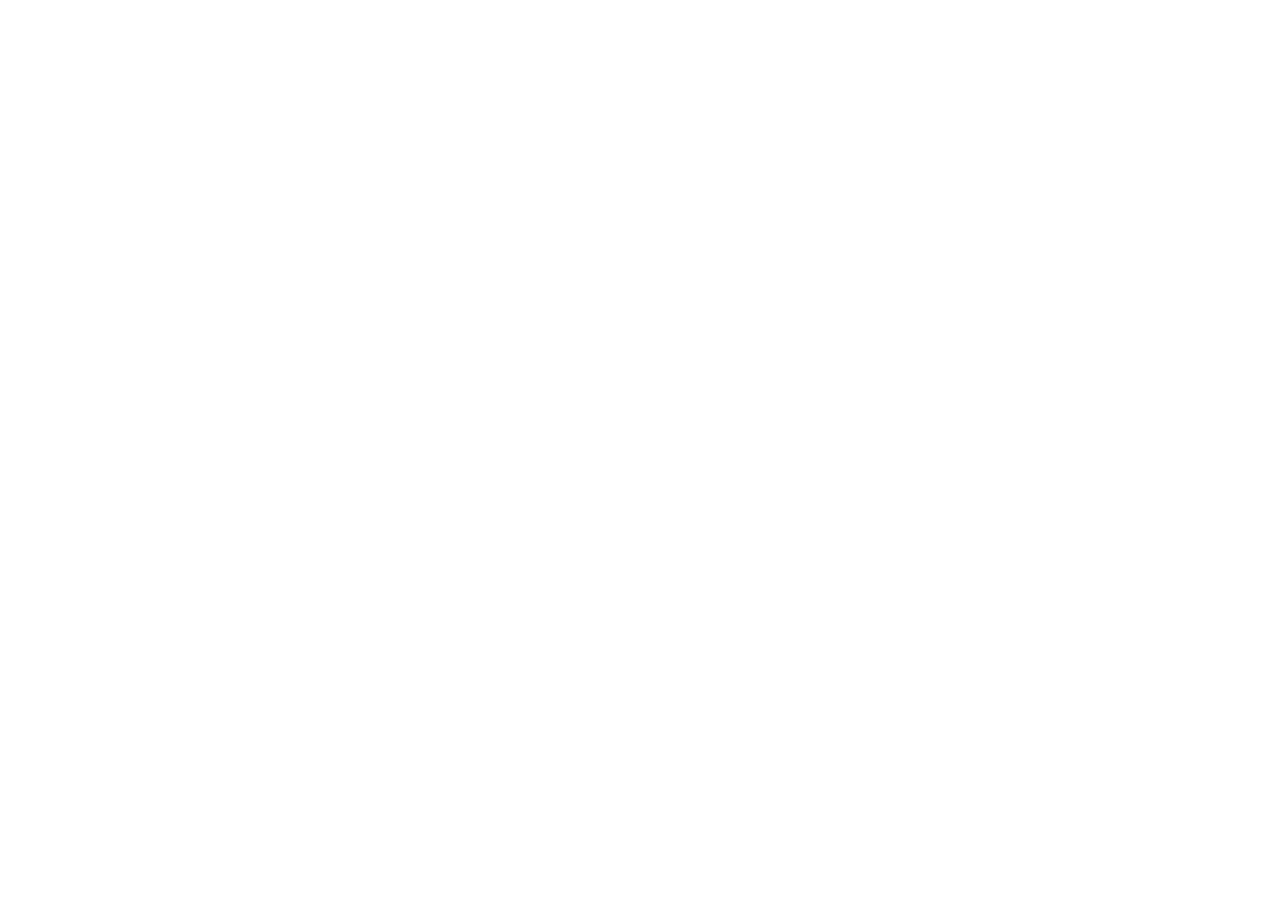
==== index.html @ 3481b5c8 "기본설정" ====
<!DOCTYPE html>
<html lang="ko">
<head>
  <meta charset="UTF-8" />
  <meta name="viewport" content="width=device-width, initial-scale=1.0" />
  <title>과제 제출함</title>
  <meta name="description" content="학생 과제 제출 페이지" />

  <!-- 구글 폰트 (Noto Sans KR) -->
  <link rel="preconnect" href="https://fonts.googleapis.com" />
  <link rel="preconnect" href="https://fonts.gstatic.com" crossorigin />
  <link href="https://fonts.googleapis.com/css2?family=Noto+Sans+KR:wght@400;600;700;800;900&display=swap" rel="stylesheet" />

  <!-- 스타일 -->
  <link rel="stylesheet" href="src/styles/base.css" />
  <link rel="stylesheet" href="src/styles/student.css" />
</head>
<body>

  <!-- 앱 마운트 포인트 -->
  <div id="app"></div>

  <!-- 스크립트 로드 순서 중요! -->
  <!-- 1. 설정 -->
  <script src="src/config/app-config.js"></script>
  <!-- 2. 유틸리티 -->
  <script src="src/utils/storage.js"></script>
  <!-- 3. 컴포넌트 -->
  <script src="src/components/login.js"></script>
  <script src="src/components/submit.js"></script>
  <script src="src/components/settings.js"></script>
  <!-- 4. 페이지 -->
  <script src="src/pages/student-page.js"></script>

  <!-- 앱 시작 -->
  <script>
    // 학생 명단 초기화 (최초 1회)
    Storage.initStudents(APP_CONFIG.students);

    // 학생 페이지 시작
    StudentPage.init();
  </script>

</body>
</html>
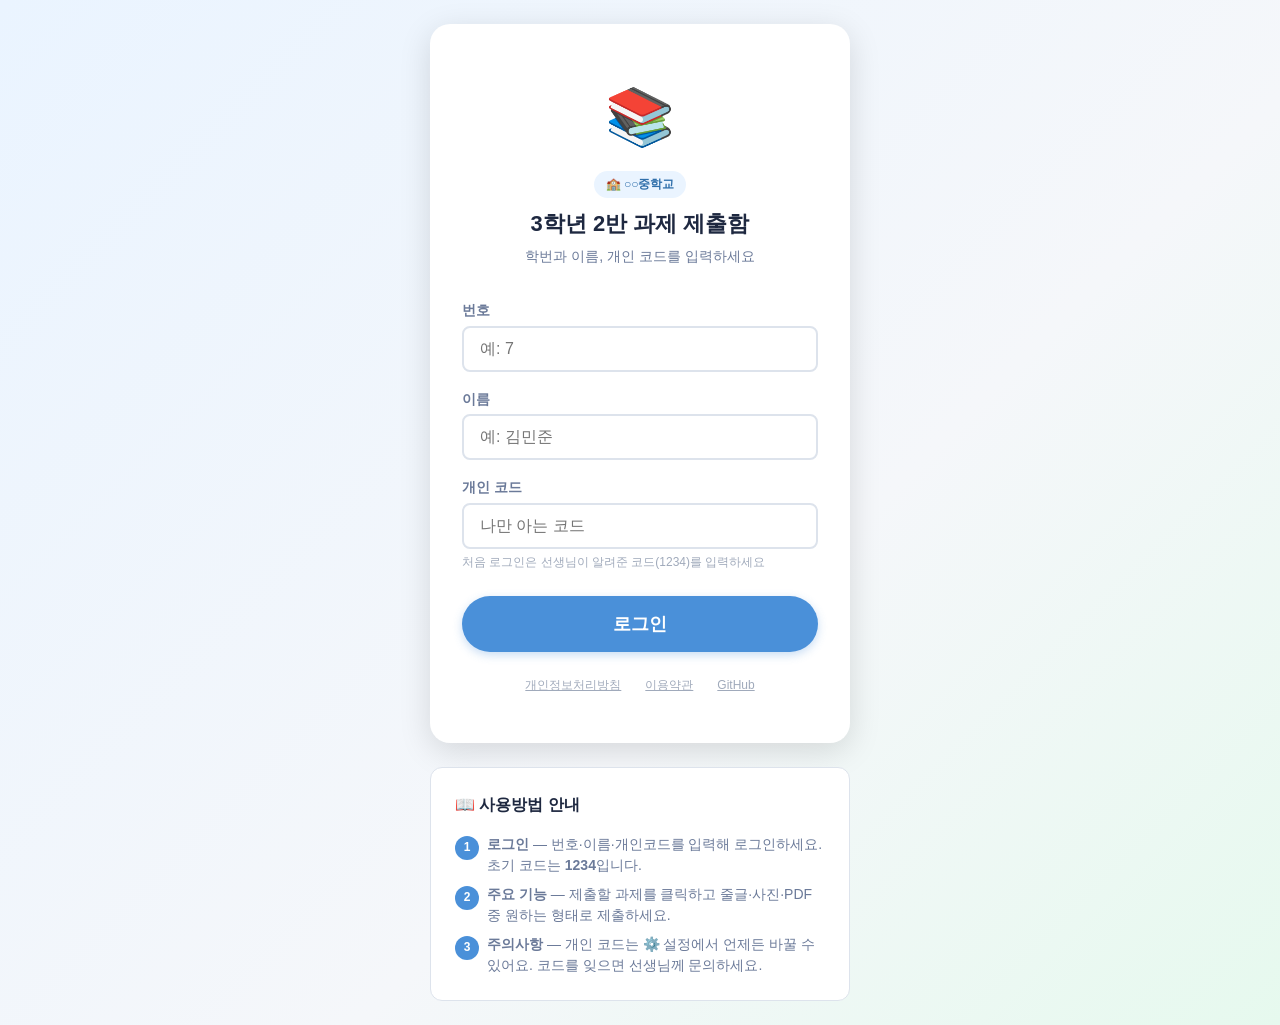
==== commit b00518d0: "개인정보처리" ====
--- a/index.html
+++ b/index.html
@@ -6,7 +6,7 @@
   <title>과제 제출함</title>
   <meta name="description" content="학생 과제 제출 페이지" />
 
-  <!-- 구글 폰트 (Noto Sans KR) -->
+  <!-- 구글 폰트 -->
   <link rel="preconnect" href="https://fonts.googleapis.com" />
   <link rel="preconnect" href="https://fonts.gstatic.com" crossorigin />
   <link href="https://fonts.googleapis.com/css2?family=Noto+Sans+KR:wght@400;600;700;800;900&display=swap" rel="stylesheet" />
@@ -16,14 +16,11 @@
   <link rel="stylesheet" href="src/styles/student.css" />
 </head>
 <body>
-
-  <!-- 앱 마운트 포인트 -->
   <div id="app"></div>
 
-  <!-- 스크립트 로드 순서 중요! -->
   <!-- 1. 설정 -->
   <script src="src/config/app-config.js"></script>
-  <!-- 2. 유틸리티 -->
+  <!-- 2. 저장소 (Firebase) -->
   <script src="src/utils/storage.js"></script>
   <!-- 3. 컴포넌트 -->
   <script src="src/components/login.js"></script>
@@ -32,14 +29,8 @@
   <!-- 4. 페이지 -->
   <script src="src/pages/student-page.js"></script>
 
-  <!-- 앱 시작 -->
   <script>
-    // 학생 명단 초기화 (최초 1회)
-    Storage.initStudents(APP_CONFIG.students);
-
-    // 학생 페이지 시작
     StudentPage.init();
   </script>
-
 </body>
 </html>
--- a/src/styles/base.css
+++ b/src/styles/base.css
@@ -0,0 +1,230 @@
+/**
+ * 🎨 base.css — 공통 기본 스타일
+ */
+
+:root {
+  --color-primary:       #4A90D9;
+  --color-primary-dark:  #2F6FAB;
+  --color-primary-light: #EAF4FF;
+  --color-success:       #34C472;
+  --color-success-dark:  #1F9B55;
+  --color-success-light: #E6F9EE;
+  --color-warning:       #F5A623;
+  --color-warning-light: #FFF7E6;
+  --color-danger:        #E05252;
+  --color-danger-light:  #FFECEC;
+  --color-bg:            #F5F7FA;
+  --color-surface:       #FFFFFF;
+  --color-border:        #DDE3EC;
+  --color-text:          #1E2840;
+  --color-text-sub:      #6B7A99;
+  --color-text-muted:    #A0AABB;
+
+  --font-main:    "Noto Sans KR", "Apple SD Gothic Neo", sans-serif;
+  --font-size-xs: 0.75rem;
+  --font-size-sm: 0.875rem;
+  --font-size-md: 1rem;
+  --font-size-lg: 1.125rem;
+  --font-size-xl: 1.375rem;
+  --font-size-2xl:1.75rem;
+  --font-size-3xl:2.25rem;
+
+  --space-xs:  0.25rem;
+  --space-sm:  0.5rem;
+  --space-md:  1rem;
+  --space-lg:  1.5rem;
+  --space-xl:  2rem;
+  --space-2xl: 3rem;
+
+  --radius-sm:  8px;
+  --radius-md:  12px;
+  --radius-lg:  20px;
+  --radius-full:9999px;
+
+  --shadow-sm:  0 1px 4px rgba(0,0,0,0.07);
+  --shadow-md:  0 4px 16px rgba(0,0,0,0.10);
+  --shadow-lg:  0 8px 32px rgba(0,0,0,0.13);
+
+  --transition: 0.18s ease;
+}
+
+*, *::before, *::after { box-sizing: border-box; margin: 0; padding: 0; }
+
+html { font-size: 16px; -webkit-text-size-adjust: 100%; }
+
+body {
+  font-family: var(--font-main);
+  font-size: var(--font-size-md);
+  color: var(--color-text);
+  background: var(--color-bg);
+  line-height: 1.6;
+  min-height: 100vh;
+}
+
+a { color: var(--color-primary); text-decoration: none; }
+a:hover { text-decoration: underline; }
+
+button { font-family: var(--font-main); cursor: pointer; border: none; background: none; }
+input, textarea, select { font-family: var(--font-main); font-size: var(--font-size-md); }
+img { max-width: 100%; display: block; }
+
+/* ── 버튼 ─────────────────────────────────── */
+.btn {
+  display: inline-flex;
+  align-items: center;
+  justify-content: center;
+  gap: var(--space-sm);
+  padding: 0.75rem 1.5rem;
+  border-radius: var(--radius-full);
+  font-size: var(--font-size-md);
+  font-weight: 600;
+  transition: background var(--transition), transform var(--transition), box-shadow var(--transition);
+  cursor: pointer;
+  border: none;
+}
+.btn:active { transform: scale(0.97); }
+.btn-primary  { background: var(--color-primary); color: #fff; box-shadow: 0 3px 10px rgba(74,144,217,0.30); }
+.btn-primary:hover { background: var(--color-primary-dark); }
+.btn-success  { background: var(--color-success); color: #fff; }
+.btn-success:hover { background: var(--color-success-dark); }
+.btn-outline  { background: transparent; color: var(--color-primary); border: 2px solid var(--color-primary); }
+.btn-outline:hover { background: var(--color-primary-light); }
+.btn-danger   { background: var(--color-danger); color: #fff; }
+.btn:disabled { opacity: 0.5; cursor: not-allowed; transform: none; }
+
+/* ── 카드 ─────────────────────────────────── */
+.card {
+  background: var(--color-surface);
+  border-radius: var(--radius-md);
+  box-shadow: var(--shadow-sm);
+  border: 1px solid var(--color-border);
+  padding: var(--space-lg);
+}
+
+/* ── 배지 ─────────────────────────────────── */
+.badge {
+  display: inline-flex;
+  align-items: center;
+  padding: 0.2rem 0.75rem;
+  border-radius: var(--radius-full);
+  font-size: var(--font-size-xs);
+  font-weight: 700;
+}
+.badge-success { background: var(--color-success-light); color: var(--color-success-dark); }
+.badge-warning { background: var(--color-warning-light); color: #b37400; }
+.badge-primary { background: var(--color-primary-light); color: var(--color-primary-dark); }
+.badge-muted   { background: #F0F2F7; color: var(--color-text-sub); }
+
+/* ── 토스트 ───────────────────────────────── */
+.toast {
+  position: fixed;
+  bottom: 2rem;
+  left: 50%;
+  transform: translateX(-50%) translateY(100px);
+  background: var(--color-text);
+  color: #fff;
+  padding: 0.85rem 1.75rem;
+  border-radius: var(--radius-full);
+  font-size: var(--font-size-sm);
+  font-weight: 600;
+  box-shadow: var(--shadow-lg);
+  z-index: 9999;
+  opacity: 0;
+  transition: all 0.3s cubic-bezier(0.34, 1.56, 0.64, 1);
+  white-space: nowrap;
+}
+.toast.show { opacity: 1; transform: translateX(-50%) translateY(0); }
+.toast.success { background: var(--color-success); }
+.toast.error   { background: var(--color-danger); }
+
+/* ── 모달 ─────────────────────────────────── */
+.modal-overlay {
+  position: fixed;
+  inset: 0;
+  background: rgba(10,20,50,0.45);
+  backdrop-filter: blur(3px);
+  z-index: 1000;
+  display: flex;
+  align-items: center;
+  justify-content: center;
+  padding: var(--space-md);
+  opacity: 0;
+  pointer-events: none;
+  transition: opacity 0.2s ease;
+}
+.modal-overlay.open { opacity: 1; pointer-events: auto; }
+.modal-box {
+  background: var(--color-surface);
+  border-radius: var(--radius-lg);
+  box-shadow: var(--shadow-lg);
+  padding: var(--space-xl);
+  width: 100%;
+  max-width: 440px;
+  transform: translateY(16px);
+  transition: transform 0.25s cubic-bezier(0.34, 1.2, 0.64, 1);
+}
+.modal-overlay.open .modal-box { transform: translateY(0); }
+
+/* ── 폼 ───────────────────────────────────── */
+.form-group { display: flex; flex-direction: column; gap: var(--space-xs); margin-bottom: var(--space-md); }
+.form-label { font-size: var(--font-size-sm); font-weight: 600; color: var(--color-text-sub); }
+.form-input {
+  padding: 0.75rem 1rem;
+  border: 2px solid var(--color-border);
+  border-radius: var(--radius-sm);
+  font-size: var(--font-size-md);
+  color: var(--color-text);
+  background: var(--color-surface);
+  transition: border-color var(--transition), box-shadow var(--transition);
+  width: 100%;
+}
+.form-input:focus { outline: none; border-color: var(--color-primary); box-shadow: 0 0 0 3px rgba(74,144,217,0.15); }
+.form-input.error { border-color: var(--color-danger); }
+.form-error { font-size: var(--font-size-xs); color: var(--color-danger); margin-top: 2px; }
+.form-hint  { font-size: var(--font-size-xs); color: var(--color-text-muted); }
+
+/* ── 로딩 스피너 ──────────────────────────── */
+.spinner {
+  display: inline-block;
+  width: 20px;
+  height: 20px;
+  border: 2px solid rgba(255,255,255,0.3);
+  border-top-color: #fff;
+  border-radius: 50%;
+  animation: spin 0.7s linear infinite;
+}
+@keyframes spin { to { transform: rotate(360deg); } }
+
+/* ── 전체 로딩 오버레이 ───────────────────── */
+.loading-overlay {
+  position: fixed;
+  inset: 0;
+  background: rgba(245,247,250,0.85);
+  backdrop-filter: blur(4px);
+  z-index: 9000;
+  display: flex;
+  flex-direction: column;
+  align-items: center;
+  justify-content: center;
+  gap: var(--space-md);
+}
+.loading-overlay .loading-text {
+  font-size: var(--font-size-sm);
+  color: var(--color-text-sub);
+  font-weight: 600;
+}
+.loading-overlay .spinner {
+  width: 36px;
+  height: 36px;
+  border-color: rgba(74,144,217,0.2);
+  border-top-color: var(--color-primary);
+}
+
+@media (max-width: 600px) {
+  :root { --font-size-2xl: 1.5rem; --font-size-3xl: 1.875rem; }
+  .card { padding: var(--space-md); }
+}
+
+@media (prefers-reduced-motion: reduce) {
+  *, *::before, *::after { animation-duration: 0.01ms !important; transition-duration: 0.01ms !important; }
+}
--- a/src/styles/student.css
+++ b/src/styles/student.css
@@ -0,0 +1,244 @@
+/**
+ * 🎨 student.css — 학생 페이지 전용 스타일
+ */
+
+/* ── 로그인 ───────────────────────────────── */
+.login-wrapper {
+  min-height: 100vh;
+  display: flex;
+  align-items: center;
+  justify-content: center;
+  flex-direction: column;
+  padding: var(--space-lg);
+  background: linear-gradient(135deg, #EAF4FF 0%, #F5F7FA 60%, #E6F9EE 100%);
+}
+
+.login-card {
+  width: 100%;
+  max-width: 420px;
+  background: var(--color-surface);
+  border-radius: var(--radius-lg);
+  box-shadow: var(--shadow-lg);
+  padding: var(--space-2xl) var(--space-xl);
+}
+
+.login-logo { text-align: center; margin-bottom: var(--space-xl); }
+.login-logo .emoji {
+  font-size: 3.5rem;
+  display: block;
+  margin-bottom: var(--space-sm);
+  animation: bounce 2s ease-in-out infinite;
+}
+@keyframes bounce {
+  0%, 100% { transform: translateY(0); }
+  50%       { transform: translateY(-6px); }
+}
+.login-logo h1 { font-size: var(--font-size-xl); font-weight: 800; }
+.login-logo p  { font-size: var(--font-size-sm); color: var(--color-text-sub); margin-top: var(--space-xs); }
+
+.login-school-badge {
+  display: inline-flex;
+  align-items: center;
+  gap: 6px;
+  background: var(--color-primary-light);
+  color: var(--color-primary-dark);
+  font-size: var(--font-size-xs);
+  font-weight: 700;
+  padding: 4px 12px;
+  border-radius: var(--radius-full);
+  margin-bottom: var(--space-sm);
+}
+
+.login-btn-full { width: 100%; padding: 1rem; font-size: var(--font-size-lg); margin-top: var(--space-sm); }
+
+/* 로그인 하단 링크 */
+.login-footer {
+  margin-top: var(--space-lg);
+  display: flex;
+  justify-content: center;
+  gap: var(--space-lg);
+  flex-wrap: wrap;
+}
+.login-footer a {
+  font-size: var(--font-size-xs);
+  color: var(--color-text-muted);
+  text-decoration: underline;
+}
+
+/* ── 학생 메인 ────────────────────────────── */
+.student-layout {
+  max-width: 680px;
+  margin: 0 auto;
+  padding: var(--space-lg) var(--space-md);
+}
+
+.student-header {
+  display: flex;
+  align-items: center;
+  justify-content: space-between;
+  padding: var(--space-md) var(--space-lg);
+  background: var(--color-surface);
+  border-radius: var(--radius-md);
+  box-shadow: var(--shadow-sm);
+  margin-bottom: var(--space-lg);
+}
+.student-header .greeting     { font-size: var(--font-size-sm); color: var(--color-text-sub); }
+.student-header .student-name { font-size: var(--font-size-lg); font-weight: 800; }
+
+.header-actions { display: flex; gap: var(--space-sm); }
+.header-btn {
+  padding: 0.5rem 1rem;
+  font-size: var(--font-size-sm);
+  font-weight: 600;
+  border-radius: var(--radius-full);
+  color: var(--color-text-sub);
+  border: 1.5px solid var(--color-border);
+  transition: all var(--transition);
+}
+.header-btn:hover { border-color: var(--color-primary); color: var(--color-primary); background: var(--color-primary-light); }
+
+.section-title {
+  font-size: var(--font-size-sm);
+  font-weight: 700;
+  color: var(--color-text-sub);
+  text-transform: uppercase;
+  letter-spacing: 0.08em;
+  margin-bottom: var(--space-md);
+  display: flex;
+  align-items: center;
+  gap: var(--space-sm);
+}
+.section-title::after { content: ""; flex: 1; height: 1px; background: var(--color-border); }
+
+/* ── 과제 카드 ────────────────────────────── */
+.assignment-list { display: flex; flex-direction: column; gap: var(--space-md); margin-bottom: var(--space-xl); }
+
+.assignment-card {
+  background: var(--color-surface);
+  border-radius: var(--radius-md);
+  border: 2px solid var(--color-border);
+  padding: var(--space-lg);
+  transition: border-color var(--transition), box-shadow var(--transition);
+  position: relative;
+  overflow: hidden;
+}
+.assignment-card:hover { border-color: var(--color-primary); box-shadow: var(--shadow-md); }
+
+.assignment-card.submitted {
+  border-color: var(--color-success);
+  background: var(--color-success-light);
+}
+.assignment-card.submitted::before {
+  content: ""; position: absolute; top: 0; left: 0;
+  width: 5px; height: 100%; background: var(--color-success);
+}
+.assignment-card.due-soon { border-color: var(--color-warning); }
+.assignment-card.due-soon::before {
+  content: ""; position: absolute; top: 0; left: 0;
+  width: 5px; height: 100%; background: var(--color-warning);
+}
+
+.card-top    { display: flex; align-items: flex-start; justify-content: space-between; gap: var(--space-md); margin-bottom: var(--space-sm); }
+.card-title  { font-size: var(--font-size-lg); font-weight: 800; line-height: 1.3; }
+.card-desc   { font-size: var(--font-size-sm); color: var(--color-text-sub); margin-bottom: var(--space-md); line-height: 1.6; }
+.card-meta   { display: flex; align-items: center; gap: var(--space-sm); flex-wrap: wrap; margin-bottom: var(--space-md); }
+
+.due-label   { font-size: var(--font-size-xs); color: var(--color-text-sub); display: flex; align-items: center; gap: 4px; }
+.allowed-types { display: flex; gap: var(--space-xs); }
+.type-chip   { font-size: var(--font-size-xs); font-weight: 600; padding: 2px 8px; border-radius: var(--radius-full); background: #F0F2F7; color: var(--color-text-sub); }
+
+.card-action { display: flex; align-items: center; justify-content: space-between; margin-top: var(--space-md); }
+
+.done-badge  { display: flex; align-items: center; gap: var(--space-sm); font-size: var(--font-size-sm); font-weight: 700; color: var(--color-success-dark); }
+.done-icon   { width: 32px; height: 32px; background: var(--color-success); border-radius: 50%; display: flex; align-items: center; justify-content: center; color: #fff; font-size: 1rem; animation: pop-in 0.35s cubic-bezier(0.34, 1.56, 0.64, 1); }
+@keyframes pop-in { from { transform: scale(0); opacity: 0; } to { transform: scale(1); opacity: 1; } }
+
+.empty-state { text-align: center; padding: var(--space-2xl) var(--space-lg); color: var(--color-text-muted); }
+.empty-state .emoji { font-size: 3rem; }
+.empty-state p { margin-top: var(--space-sm); font-size: var(--font-size-sm); }
+
+/* ── 제출 모달 ────────────────────────────── */
+.modal-title { font-size: var(--font-size-xl); font-weight: 800; margin-bottom: var(--space-xs); }
+.modal-sub   { font-size: var(--font-size-sm); color: var(--color-text-sub); margin-bottom: var(--space-lg); }
+
+.type-tabs {
+  display: flex;
+  gap: var(--space-sm);
+  margin-bottom: var(--space-lg);
+  background: #F0F2F7;
+  padding: 4px;
+  border-radius: var(--radius-sm);
+}
+.type-tab {
+  flex: 1;
+  padding: 0.6rem;
+  text-align: center;
+  font-size: var(--font-size-sm);
+  font-weight: 600;
+  color: var(--color-text-sub);
+  border-radius: calc(var(--radius-sm) - 2px);
+  cursor: pointer;
+  transition: all var(--transition);
+  border: none;
+  background: none;
+}
+.type-tab.active { background: var(--color-surface); color: var(--color-primary); box-shadow: var(--shadow-sm); }
+
+.upload-zone {
+  border: 2.5px dashed var(--color-border);
+  border-radius: var(--radius-md);
+  padding: var(--space-xl) var(--space-lg);
+  text-align: center;
+  cursor: pointer;
+  transition: all var(--transition);
+  background: #F8F9FC;
+  margin-bottom: var(--space-md);
+}
+.upload-zone:hover, .upload-zone.dragover { border-color: var(--color-primary); background: var(--color-primary-light); }
+.upload-icon  { font-size: 2.5rem; margin-bottom: var(--space-sm); }
+.upload-label { font-size: var(--font-size-sm); font-weight: 600; color: var(--color-text-sub); }
+.upload-hint  { font-size: var(--font-size-xs); color: var(--color-text-muted); margin-top: var(--space-xs); }
+.upload-preview { display: flex; align-items: center; gap: var(--space-sm); padding: var(--space-sm) var(--space-md); background: var(--color-primary-light); border-radius: var(--radius-sm); margin-bottom: var(--space-md); font-size: var(--font-size-sm); font-weight: 600; color: var(--color-primary-dark); }
+.upload-preview .remove-btn { margin-left: auto; color: var(--color-danger); font-size: 1rem; cursor: pointer; }
+
+.text-area {
+  width: 100%;
+  min-height: 180px;
+  padding: var(--space-md);
+  border: 2px solid var(--color-border);
+  border-radius: var(--radius-sm);
+  font-size: var(--font-size-md);
+  font-family: var(--font-main);
+  color: var(--color-text);
+  resize: vertical;
+  line-height: 1.7;
+  transition: border-color var(--transition);
+}
+.text-area:focus { outline: none; border-color: var(--color-primary); box-shadow: 0 0 0 3px rgba(74,144,217,0.12); }
+.char-count { font-size: var(--font-size-xs); color: var(--color-text-muted); text-align: right; margin-top: var(--space-xs); }
+
+.modal-footer { display: flex; gap: var(--space-sm); margin-top: var(--space-lg); }
+.modal-footer .btn { flex: 1; }
+
+.settings-info { background: var(--color-primary-light); border-radius: var(--radius-sm); padding: var(--space-md); font-size: var(--font-size-sm); color: var(--color-primary-dark); margin-bottom: var(--space-lg); line-height: 1.6; }
+
+/* ── 사용방법 안내 박스 ───────────────────── */
+.howto-box {
+  background: var(--color-surface);
+  border: 1px solid var(--color-border);
+  border-radius: var(--radius-md);
+  padding: var(--space-lg);
+  margin-top: var(--space-xl);
+  font-size: var(--font-size-sm);
+}
+.howto-box h3 { font-size: var(--font-size-md); font-weight: 700; margin-bottom: var(--space-md); color: var(--color-text); }
+.howto-steps { display: flex; flex-direction: column; gap: var(--space-sm); }
+.howto-step  { display: flex; align-items: flex-start; gap: var(--space-sm); }
+.howto-step-num { width: 24px; height: 24px; border-radius: 50%; background: var(--color-primary); color: #fff; font-size: var(--font-size-xs); font-weight: 700; display: flex; align-items: center; justify-content: center; flex-shrink: 0; margin-top: 2px; }
+.howto-step-text { color: var(--color-text-sub); line-height: 1.5; }
+
+@media (max-width: 600px) {
+  .student-header { flex-direction: column; align-items: flex-start; gap: var(--space-sm); }
+  .header-actions { width: 100%; justify-content: flex-end; }
+  .modal-box { padding: var(--space-lg) var(--space-md); }
+}
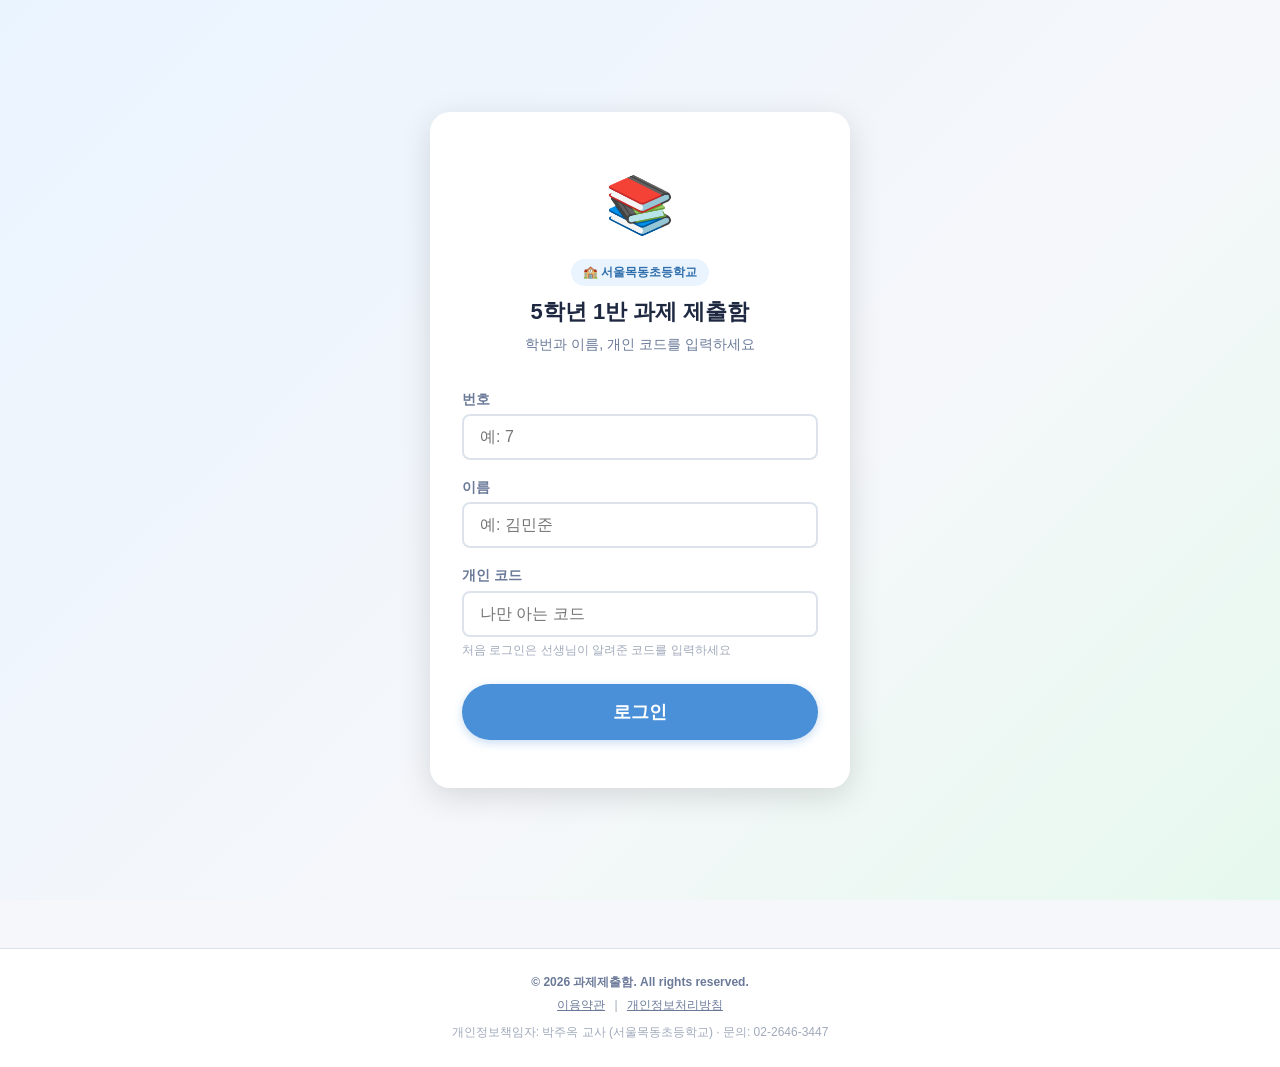
==== commit bf154a21: "Add files via upload" ====
--- a/index.html
+++ b/index.html
@@ -23,6 +23,7 @@
   <!-- 2. 저장소 (Firebase) -->
   <script src="src/utils/storage.js"></script>
   <!-- 3. 컴포넌트 -->
+  <script src="src/components/footer.js"></script>
   <script src="src/components/login.js"></script>
   <script src="src/components/submit.js"></script>
   <script src="src/components/settings.js"></script>
--- a/src/styles/base.css
+++ b/src/styles/base.css
@@ -228,3 +228,125 @@
 @media (prefers-reduced-motion: reduce) {
   *, *::before, *::after { animation-duration: 0.01ms !important; transition-duration: 0.01ms !important; }
 }
+
+/* ── 공통 Footer ──────────────────────────── */
+.app-footer {
+  margin-top: var(--space-2xl);
+  padding: var(--space-lg) var(--space-md);
+  border-top: 1px solid var(--color-border);
+  background: var(--color-surface);
+}
+.app-footer-inner {
+  max-width: 1100px;
+  margin: 0 auto;
+  text-align: center;
+}
+.app-footer-top {
+  display: flex;
+  flex-direction: column;
+  align-items: center;
+  gap: 4px;
+  font-size: var(--font-size-xs);
+  color: var(--color-text-sub);
+}
+.app-footer-copyright { font-weight: 600; }
+.app-footer-links a {
+  color: var(--color-text-sub);
+  text-decoration: underline;
+}
+.app-footer-links a:hover { color: var(--color-primary); }
+.app-footer-divider { margin: 0 6px; color: var(--color-text-muted); }
+.app-footer-bottom {
+  margin-top: var(--space-sm);
+  font-size: var(--font-size-xs);
+  color: var(--color-text-muted);
+}
+
+/* ── 정책 전문 모달 ───────────────────────── */
+.policy-modal-box {
+  max-width: 560px;
+  max-height: 82vh;
+  display: flex;
+  flex-direction: column;
+}
+.policy-modal-body {
+  overflow-y: auto;
+  font-size: var(--font-size-sm);
+  color: var(--color-text-sub);
+  line-height: 1.7;
+  padding-right: 4px;
+}
+.policy-modal-body h4 {
+  font-size: var(--font-size-md);
+  font-weight: 700;
+  color: var(--color-text);
+  margin-top: var(--space-md);
+  margin-bottom: 4px;
+}
+.policy-modal-body h4:first-child { margin-top: 0; }
+.policy-lead {
+  background: var(--color-primary-light);
+  color: var(--color-primary-dark);
+  padding: var(--space-sm) var(--space-md);
+  border-radius: var(--radius-sm);
+  margin-bottom: var(--space-sm);
+  font-size: var(--font-size-sm);
+}
+.policy-list { margin: 4px 0 8px 1.2rem; }
+.policy-list li { margin-bottom: 2px; }
+.policy-warn {
+  background: var(--color-warning-light);
+  color: #7A5000;
+  padding: var(--space-sm) var(--space-md);
+  border-radius: var(--radius-sm);
+  font-size: var(--font-size-xs);
+  margin: 6px 0;
+}
+.policy-table { width: 100%; border-collapse: collapse; margin-top: 4px; font-size: var(--font-size-xs); }
+.policy-table td { padding: 4px 8px; border: 1px solid var(--color-border); }
+.policy-table td:first-child { font-weight: 600; width: 80px; background: #F8F9FC; }
+.policy-footer-line {
+  margin-top: var(--space-md);
+  padding-top: var(--space-sm);
+  border-top: 1px solid var(--color-border);
+  font-size: var(--font-size-xs);
+  color: var(--color-text-muted);
+}
+
+/* ── 동의 체크박스 (회원가입/로그인) ──────── */
+.consent-group {
+  display: flex;
+  flex-direction: column;
+  gap: 8px;
+  margin: var(--space-md) 0;
+  padding: var(--space-md);
+  background: #F8F9FC;
+  border-radius: var(--radius-sm);
+  border: 1px solid var(--color-border);
+}
+.consent-item {
+  display: flex;
+  align-items: flex-start;
+  gap: 8px;
+  font-size: var(--font-size-xs);
+  color: var(--color-text-sub);
+  cursor: pointer;
+}
+.consent-item input[type="checkbox"] {
+  margin-top: 2px;
+  width: 16px;
+  height: 16px;
+  accent-color: var(--color-primary);
+  cursor: pointer;
+  flex-shrink: 0;
+}
+.consent-item .required-tag {
+  color: var(--color-danger);
+  font-weight: 700;
+  margin-right: 2px;
+}
+.consent-item a {
+  color: var(--color-primary);
+  text-decoration: underline;
+  font-weight: 600;
+}
--- a/src/styles/student.css
+++ b/src/styles/student.css
@@ -50,20 +50,6 @@
 }
 
 .login-btn-full { width: 100%; padding: 1rem; font-size: var(--font-size-lg); margin-top: var(--space-sm); }
-
-/* 로그인 하단 링크 */
-.login-footer {
-  margin-top: var(--space-lg);
-  display: flex;
-  justify-content: center;
-  gap: var(--space-lg);
-  flex-wrap: wrap;
-}
-.login-footer a {
-  font-size: var(--font-size-xs);
-  color: var(--color-text-muted);
-  text-decoration: underline;
-}
 
 /* ── 학생 메인 ────────────────────────────── */
 .student-layout {
@@ -222,21 +208,6 @@
 
 .settings-info { background: var(--color-primary-light); border-radius: var(--radius-sm); padding: var(--space-md); font-size: var(--font-size-sm); color: var(--color-primary-dark); margin-bottom: var(--space-lg); line-height: 1.6; }
 
-/* ── 사용방법 안내 박스 ───────────────────── */
-.howto-box {
-  background: var(--color-surface);
-  border: 1px solid var(--color-border);
-  border-radius: var(--radius-md);
-  padding: var(--space-lg);
-  margin-top: var(--space-xl);
-  font-size: var(--font-size-sm);
-}
-.howto-box h3 { font-size: var(--font-size-md); font-weight: 700; margin-bottom: var(--space-md); color: var(--color-text); }
-.howto-steps { display: flex; flex-direction: column; gap: var(--space-sm); }
-.howto-step  { display: flex; align-items: flex-start; gap: var(--space-sm); }
-.howto-step-num { width: 24px; height: 24px; border-radius: 50%; background: var(--color-primary); color: #fff; font-size: var(--font-size-xs); font-weight: 700; display: flex; align-items: center; justify-content: center; flex-shrink: 0; margin-top: 2px; }
-.howto-step-text { color: var(--color-text-sub); line-height: 1.5; }
-
 @media (max-width: 600px) {
   .student-header { flex-direction: column; align-items: flex-start; gap: var(--space-sm); }
   .header-actions { width: 100%; justify-content: flex-end; }
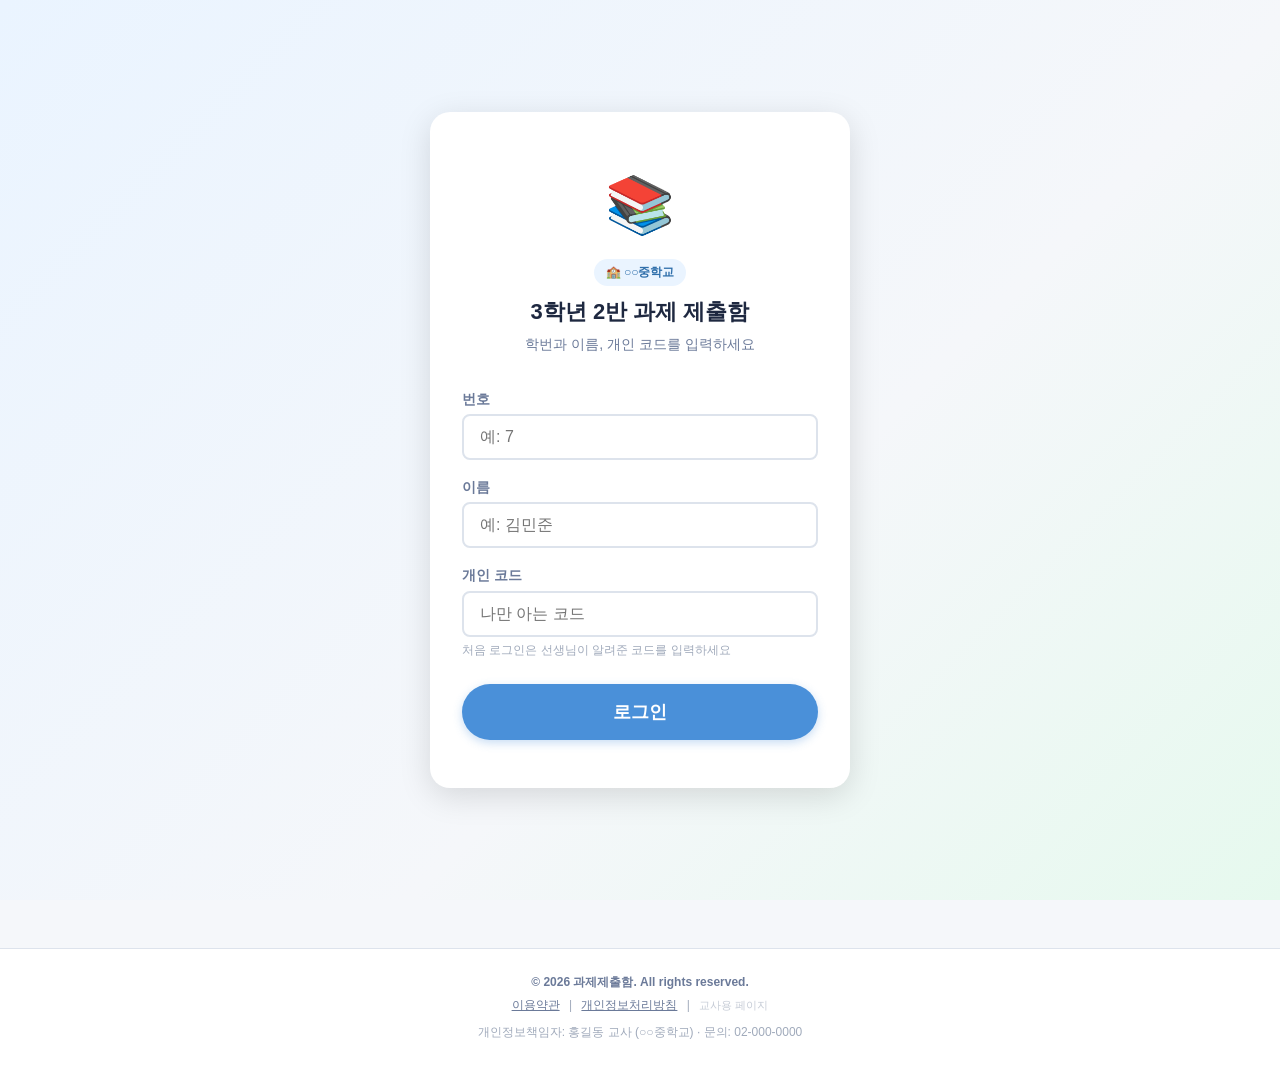
==== commit fd9ad0c8: "Add files via upload" ====
--- a/index.html
+++ b/index.html
@@ -12,23 +12,23 @@
   <link href="https://fonts.googleapis.com/css2?family=Noto+Sans+KR:wght@400;600;700;800;900&display=swap" rel="stylesheet" />
 
   <!-- 스타일 -->
-  <link rel="stylesheet" href="src/styles/base.css" />
-  <link rel="stylesheet" href="src/styles/student.css" />
+  <link rel="stylesheet" href="src/styles/base.css?v=6" />
+  <link rel="stylesheet" href="src/styles/student.css?v=6" />
 </head>
 <body>
   <div id="app"></div>
 
   <!-- 1. 설정 -->
-  <script src="src/config/app-config.js"></script>
+  <script src="src/config/app-config.js?v=6"></script>
   <!-- 2. 저장소 (Firebase) -->
-  <script src="src/utils/storage.js"></script>
+  <script src="src/utils/storage.js?v=6"></script>
   <!-- 3. 컴포넌트 -->
-  <script src="src/components/footer.js"></script>
-  <script src="src/components/login.js"></script>
-  <script src="src/components/submit.js"></script>
-  <script src="src/components/settings.js"></script>
+  <script src="src/components/footer.js?v=6"></script>
+  <script src="src/components/login.js?v=6"></script>
+  <script src="src/components/submit.js?v=6"></script>
+  <script src="src/components/settings.js?v=6"></script>
   <!-- 4. 페이지 -->
-  <script src="src/pages/student-page.js"></script>
+  <script src="src/pages/student-page.js?v=6"></script>
 
   <script>
     StudentPage.init();
--- a/src/styles/base.css
+++ b/src/styles/base.css
@@ -256,6 +256,13 @@
 }
 .app-footer-links a:hover { color: var(--color-primary); }
 .app-footer-divider { margin: 0 6px; color: var(--color-text-muted); }
+.app-footer-admin-link {
+  color: var(--color-text-muted) !important;
+  text-decoration: none !important;
+  opacity: 0.6;
+  font-size: 0.95em;
+}
+.app-footer-admin-link:hover { opacity: 1; text-decoration: underline !important; }
 .app-footer-bottom {
   margin-top: var(--space-sm);
   font-size: var(--font-size-xs);
--- a/src/styles/student.css
+++ b/src/styles/student.css
@@ -71,15 +71,16 @@
 .student-header .greeting     { font-size: var(--font-size-sm); color: var(--color-text-sub); }
 .student-header .student-name { font-size: var(--font-size-lg); font-weight: 800; }
 
-.header-actions { display: flex; gap: var(--space-sm); }
+.header-actions { display: flex; gap: var(--space-sm); flex-wrap: wrap; justify-content: flex-end; }
 .header-btn {
-  padding: 0.5rem 1rem;
+  padding: 0.5rem 0.9rem;
   font-size: var(--font-size-sm);
   font-weight: 600;
   border-radius: var(--radius-full);
   color: var(--color-text-sub);
   border: 1.5px solid var(--color-border);
   transition: all var(--transition);
+  white-space: nowrap;
 }
 .header-btn:hover { border-color: var(--color-primary); color: var(--color-primary); background: var(--color-primary-light); }
 
